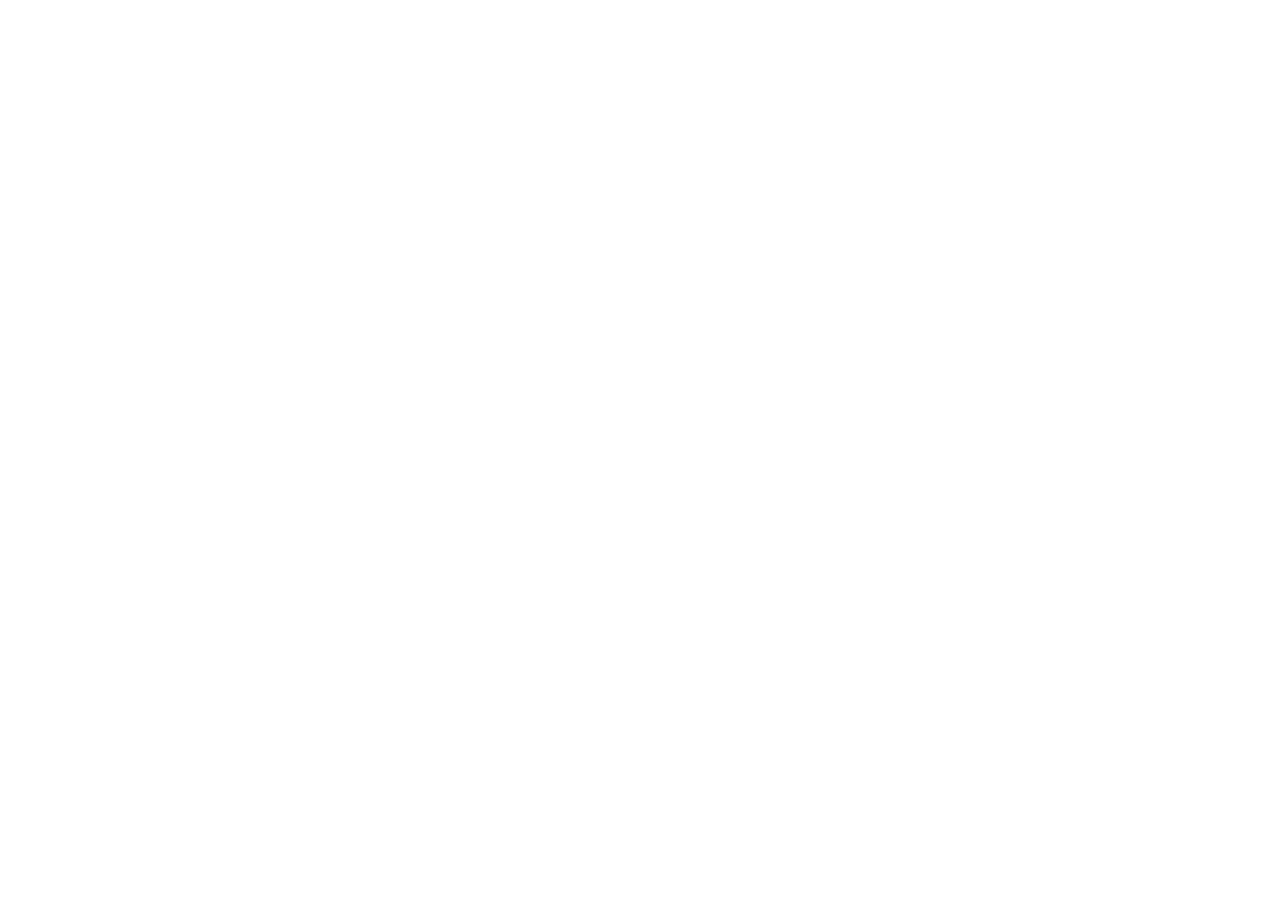
==== app/src/main/assets/index.html @ 850f414f "Simplificar index do Meu Dia Pro" ====
<!DOCTYPE html>
<html lang="pt-BR">
<head>
<meta charset="UTF-8" />
<meta name="viewport" content="width=device-width, initial-scale=1.0, maximum-scale=1.0">
<title>Meu Dia Pro</title>
<link rel="stylesheet" href="style.css">
</head>
<body>
<div id="root"></div>
<script src="app.js"></script>
</body>
</html>
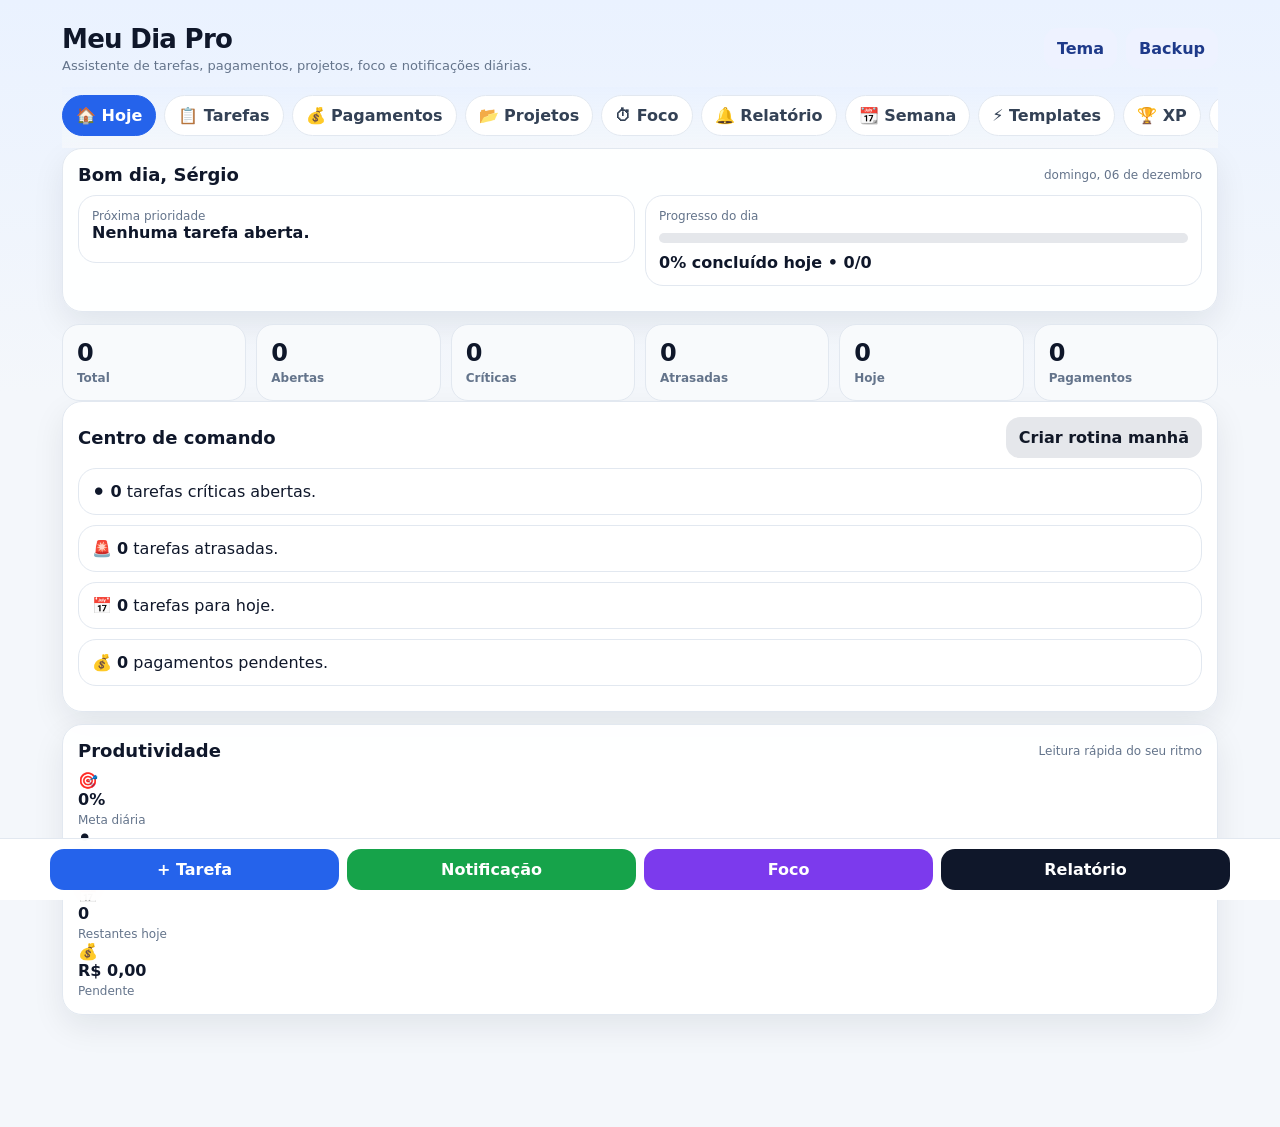
==== commit dc6957d4: "Carregar atualizador da notificacao fixa" ====
--- a/app/src/main/assets/index.html
+++ b/app/src/main/assets/index.html
@@ -9,5 +9,6 @@
 <body>
 <div id="root"></div>
 <script src="app.js"></script>
+<script src="status.js"></script>
 </body>
 </html>
--- a/app/src/main/assets/style.css
+++ b/app/src/main/assets/style.css
@@ -0,0 +1,53 @@
+:root{
+  --bg:#f4f7fb;--card:#ffffff;--text:#0f172a;--muted:#64748b;--line:#e2e8f0;
+  --primary:#2563eb;--primary2:#1d4ed8;--red:#dc2626;--orange:#f97316;--yellow:#ca8a04;--green:#16a34a;--purple:#7c3aed;
+  --shadow:0 12px 32px rgba(15,23,42,.08);--radius:20px;
+}
+*{box-sizing:border-box}
+body{margin:0;font-family:system-ui,-apple-system,Segoe UI,Roboto,Arial,sans-serif;background:linear-gradient(180deg,#eaf2ff 0%,var(--bg) 35%);color:var(--text)}
+.app{max-width:1180px;margin:auto;padding:16px 12px 100px}
+.header{display:flex;justify-content:space-between;gap:12px;align-items:center;margin:8px 0 14px}
+.brand h1{font-size:26px;margin:0;font-weight:900;letter-spacing:-.7px}.brand p{margin:4px 0 0;color:var(--muted);font-size:13px}
+.card{background:rgba(255,255,255,.96);border:1px solid var(--line);border-radius:var(--radius);box-shadow:var(--shadow);padding:15px;margin-bottom:12px}
+.tabs{display:flex;gap:8px;overflow:auto;padding:8px 0 12px;position:sticky;top:0;background:linear-gradient(180deg,#eaf2ff 0%,rgba(244,247,251,.92) 100%);z-index:5}
+.tab{white-space:nowrap;border:1px solid var(--line);background:white;border-radius:999px;padding:10px 13px;font-weight:850;color:#334155}
+.tab.active{background:var(--primary);color:white;border-color:var(--primary)}
+.grid{display:grid;grid-template-columns:repeat(12,1fr);gap:10px}
+.field{display:flex;flex-direction:column;gap:6px}
+label{font-size:12px;font-weight:800;color:#475569}
+input,select,textarea,button{font:inherit}
+input,select,textarea{width:100%;border:1px solid var(--line);border-radius:14px;padding:12px;background:#fff;outline:none}
+textarea{min-height:76px;resize:vertical}
+input:focus,select:focus,textarea:focus{border-color:#93c5fd;box-shadow:0 0 0 3px rgba(37,99,235,.12)}
+button{border:0;border-radius:14px;padding:11px 13px;font-weight:850;cursor:pointer;background:#e5e7eb;color:#111827}
+.btn-primary{background:var(--primary);color:#fff}.btn-green{background:var(--green);color:#fff}.btn-red{background:var(--red);color:#fff}.btn-dark{background:#0f172a;color:#fff}.btn-purple{background:var(--purple);color:#fff}.btn-light{background:#eef2ff;color:#1e3a8a}
+.actions{display:flex;flex-wrap:wrap;gap:9px;align-items:center}
+.stats{display:grid;grid-template-columns:repeat(6,1fr);gap:10px}
+.stat{padding:14px;border-radius:17px;background:#f8fafc;border:1px solid var(--line)}
+.stat strong{display:block;font-size:24px}.stat span{font-size:12px;color:var(--muted);font-weight:800}
+.kpi{display:flex;align-items:center;gap:10px}.kpiIcon{font-size:24px}.progress{height:10px;background:#e5e7eb;border-radius:999px;overflow:hidden}.bar{height:100%;background:linear-gradient(90deg,#2563eb,#16a34a);width:0%}
+.sectionTitle{display:flex;justify-content:space-between;align-items:center;gap:8px;margin:0 0 10px}.sectionTitle h2{font-size:18px;margin:0}
+.tableWrap{overflow:auto;border-radius:16px;border:1px solid var(--line)}
+table{width:100%;border-collapse:collapse;min-width:1120px;background:#fff}
+th,td{padding:11px;border-bottom:1px solid var(--line);text-align:left;font-size:13px;vertical-align:top}
+th{font-size:11px;color:#475569;background:#f8fafc;text-transform:uppercase;letter-spacing:.04em}
+tr.done{opacity:.55;text-decoration:line-through}
+.check{width:22px;height:22px}
+.badge{display:inline-flex;padding:5px 9px;border-radius:999px;font-size:12px;font-weight:900;white-space:nowrap}
+.critica{background:#7f1d1d;color:#fff}.alta{background:#fee2e2;color:#991b1b}.media{background:#ffedd5;color:#9a3412}.baixa{background:#dcfce7;color:#166534}.opcional{background:#e5e7eb;color:#374151}
+.statusLate{color:#dc2626;font-weight:900}.statusToday{color:#ea580c;font-weight:900}.statusOk{color:#16a34a;font-weight:900}.statusDone{color:#64748b;font-weight:900}
+.payNo{color:#dc2626;font-weight:900}.payYes{color:#16a34a;font-weight:900}
+.small{font-size:12px;color:var(--muted)}
+.reportBox{white-space:pre-wrap;background:#0f172a;color:#f8fafc;border-radius:16px;padding:14px;line-height:1.45;max-height:380px;overflow:auto}
+.hidden{display:none}.span2{grid-column:span 2}.span3{grid-column:span 3}.span4{grid-column:span 4}.span5{grid-column:span 5}.span6{grid-column:span 6}.span8{grid-column:span 8}.span12{grid-column:span 12}
+.taskCard{border:1px solid var(--line);background:#fff;border-radius:18px;padding:13px;margin-bottom:10px}
+.taskCardTop{display:flex;justify-content:space-between;gap:10px}.taskTitle{font-weight:900;font-size:16px}.pillRow{display:flex;gap:6px;flex-wrap:wrap;margin-top:7px}
+.focusBox{text-align:center;padding:24px}.focusBox h2{font-size:26px}.timer{font-size:42px;font-weight:950;letter-spacing:-1px;margin:12px 0}
+.bottomBar{position:fixed;left:0;right:0;bottom:0;background:rgba(255,255,255,.94);backdrop-filter:blur(10px);border-top:1px solid var(--line);padding:10px 12px;z-index:20}.bottomInner{max-width:1180px;margin:auto;display:flex;gap:8px}.bottomInner button{flex:1}
+.themeDark{--bg:#020617;--card:#0f172a;--text:#e5e7eb;--muted:#94a3b8;--line:#1e293b;--shadow:0 12px 32px rgba(0,0,0,.35)}
+.themeDark body,.themeDark{background:#020617}.themeDark input,.themeDark select,.themeDark textarea,.themeDark table,.themeDark .taskCard,.themeDark .tab{background:#111827;color:#e5e7eb}.themeDark th,.themeDark .stat{background:#0b1220}.themeDark .tabs{background:#020617}
+@media(max-width:850px){
+ .header{align-items:flex-start;flex-direction:column}.grid{grid-template-columns:1fr 1fr}.stats{grid-template-columns:1fr 1fr}
+ .span2,.span3,.span4,.span5,.span6,.span8,.span12{grid-column:span 2!important}
+ .bottomInner{display:grid;grid-template-columns:1fr 1fr}
+}
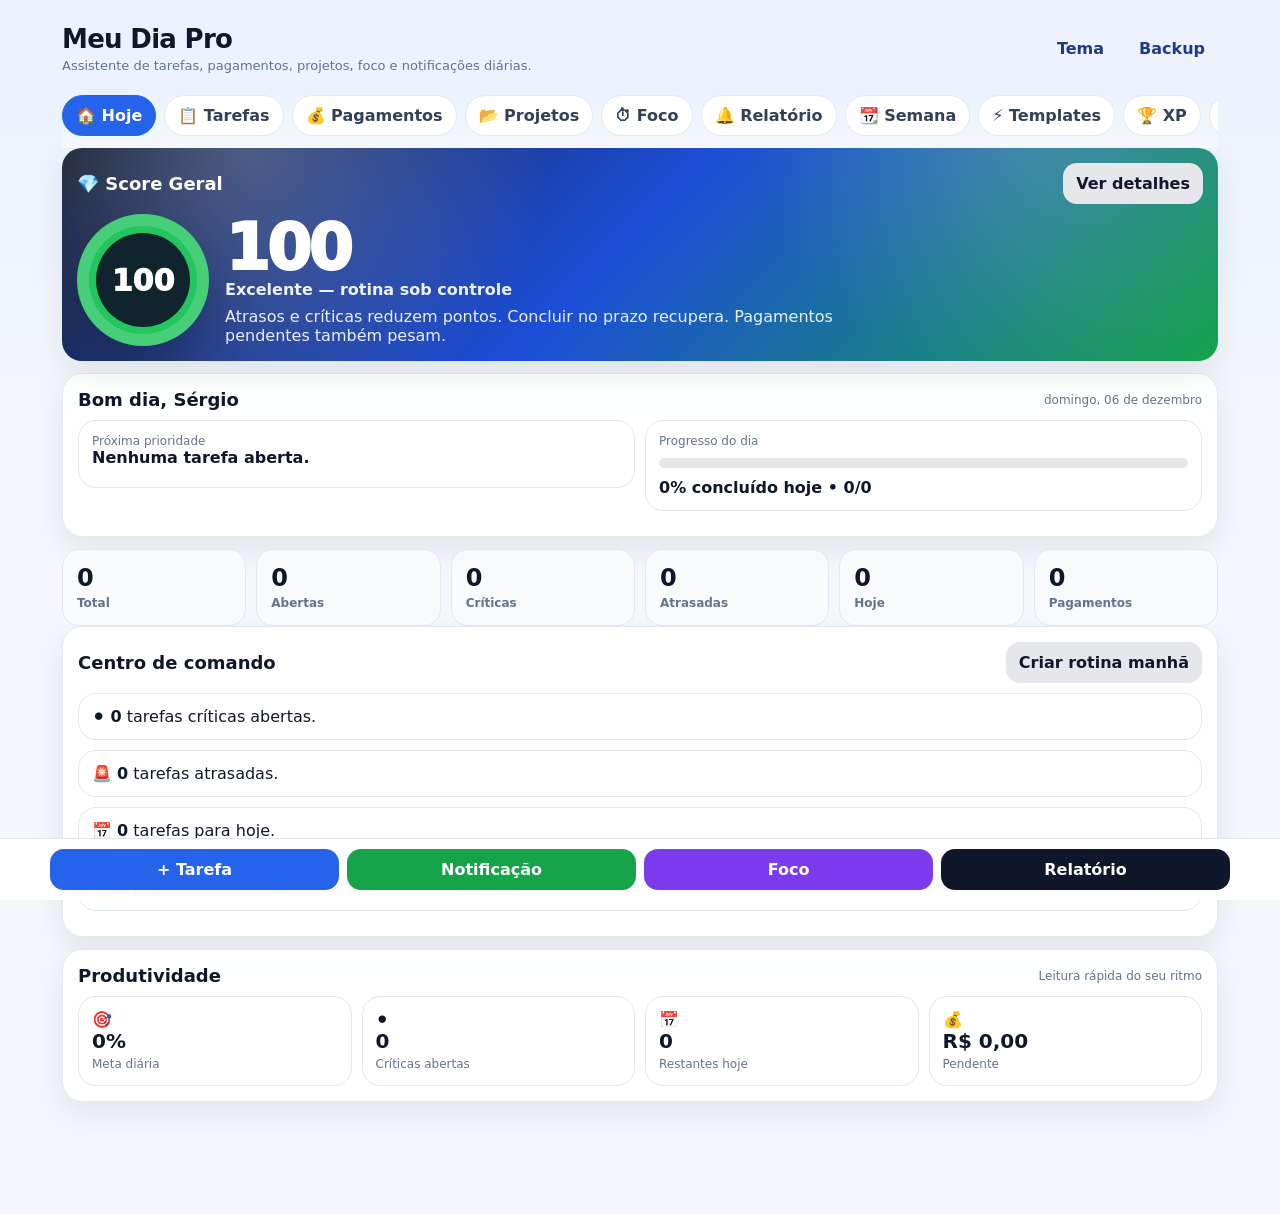
==== commit 550b5429: "Ativar viewport safe area tela cheia" ====
--- a/app/src/main/assets/index.html
+++ b/app/src/main/assets/index.html
@@ -2,7 +2,7 @@
 <html lang="pt-BR">
 <head>
 <meta charset="UTF-8" />
-<meta name="viewport" content="width=device-width, initial-scale=1.0, maximum-scale=1.0">
+<meta name="viewport" content="width=device-width, initial-scale=1.0, maximum-scale=1.0, viewport-fit=cover">
 <title>Meu Dia Pro</title>
 <link rel="stylesheet" href="style.css">
 </head>
@@ -10,5 +10,7 @@
 <div id="root"></div>
 <script src="app.js"></script>
 <script src="status.js"></script>
+<script src="v23.js"></script>
+<script src="score.js"></script>
 </body>
 </html>
--- a/app/src/main/assets/style.css
+++ b/app/src/main/assets/style.css
@@ -46,8 +46,6 @@
 .bottomBar{position:fixed;left:0;right:0;bottom:0;background:rgba(255,255,255,.94);backdrop-filter:blur(10px);border-top:1px solid var(--line);padding:10px 12px;z-index:20}.bottomInner{max-width:1180px;margin:auto;display:flex;gap:8px}.bottomInner button{flex:1}
 .themeDark{--bg:#020617;--card:#0f172a;--text:#e5e7eb;--muted:#94a3b8;--line:#1e293b;--shadow:0 12px 32px rgba(0,0,0,.35)}
 .themeDark body,.themeDark{background:#020617}.themeDark input,.themeDark select,.themeDark textarea,.themeDark table,.themeDark .taskCard,.themeDark .tab{background:#111827;color:#e5e7eb}.themeDark th,.themeDark .stat{background:#0b1220}.themeDark .tabs{background:#020617}
-@media(max-width:850px){
- .header{align-items:flex-start;flex-direction:column}.grid{grid-template-columns:1fr 1fr}.stats{grid-template-columns:1fr 1fr}
- .span2,.span3,.span4,.span5,.span6,.span8,.span12{grid-column:span 2!important}
- .bottomInner{display:grid;grid-template-columns:1fr 1fr}
-}+.insightGrid{display:grid;grid-template-columns:repeat(4,1fr);gap:10px}.insight{border:1px solid var(--line);background:#fff;border-radius:18px;padding:13px}.insight b{font-size:20px}.timeline{display:grid;gap:8px}.timelineItem{border-left:4px solid var(--primary);background:#fff;border-radius:14px;padding:10px 12px;border-top:1px solid var(--line);border-right:1px solid var(--line);border-bottom:1px solid var(--line)}.templateGrid{display:grid;grid-template-columns:repeat(3,1fr);gap:10px}.templateCard{border:1px solid var(--line);border-radius:18px;background:#fff;padding:13px}.achievement{display:flex;align-items:center;gap:10px;border:1px solid var(--line);border-radius:16px;padding:11px;background:#fff;margin-bottom:8px}.achievementIcon{font-size:28px}.weekGrid{display:grid;grid-template-columns:repeat(7,1fr);gap:8px}.dayBox{border:1px solid var(--line);border-radius:16px;padding:10px;background:#fff;min-height:88px}.archiveBox{max-height:280px;overflow:auto}
+.scoreHero{position:relative;overflow:hidden;background:linear-gradient(135deg,#0f172a,#1d4ed8 48%,#16a34a);color:white;border:0}.scoreHero:before{content:"";position:absolute;inset:-80px;background:radial-gradient(circle at 20% 20%,rgba(255,255,255,.25),transparent 28%),radial-gradient(circle at 80% 10%,rgba(255,255,255,.18),transparent 26%);pointer-events:none}.scoreContent{position:relative;z-index:1}.scoreNumber{font-size:64px;font-weight:1000;letter-spacing:-3px;line-height:1}.scoreLabel{font-weight:900;opacity:.92}.scoreRingWrap{display:flex;align-items:center;gap:16px;flex-wrap:wrap}.scoreRing{width:132px;height:132px;border-radius:50%;display:grid;place-items:center;background:conic-gradient(#22c55e var(--scoreDeg),rgba(255,255,255,.18) 0);box-shadow:inset 0 0 0 12px rgba(255,255,255,.16),0 20px 45px rgba(0,0,0,.22)}.scoreRingInner{width:94px;height:94px;border-radius:50%;display:grid;place-items:center;background:rgba(15,23,42,.92);font-size:30px;font-weight:1000}.scoreTable{width:100%;min-width:760px;border-collapse:separate;border-spacing:0 8px}.scoreTable th{background:transparent;border:0;color:var(--muted);font-size:11px;text-transform:uppercase}.scoreTable td{background:#fff;border-top:1px solid var(--line);border-bottom:1px solid var(--line);padding:12px}.scoreTable td:first-child{border-left:1px solid var(--line);border-radius:14px 0 0 14px}.scoreTable td:last-child{border-right:1px solid var(--line);border-radius:0 14px 14px 0}.scoreDeltaPlus{color:#16a34a;font-weight:1000}.scoreDeltaMinus{color:#dc2626;font-weight:1000}.scoreBar{height:12px;border-radius:999px;background:#e5e7eb;overflow:hidden}.scoreBarFill{height:100%;border-radius:999px;background:linear-gradient(90deg,#dc2626,#f97316,#16a34a);width:0%}.scoreGrid{display:grid;grid-template-columns:repeat(4,1fr);gap:10px}.scoreMini{border:1px solid var(--line);background:#fff;border-radius:18px;padding:14px;box-shadow:var(--shadow)}.scoreMini strong{display:block;font-size:24px}.moneyGlow{animation:moneyPulse 2.8s ease-in-out infinite}@keyframes moneyPulse{0%,100%{transform:translateY(0);filter:brightness(1)}50%{transform:translateY(-2px);filter:brightness(1.12)}}.themeDark .scoreTable td,.themeDark .scoreMini,.themeDark .insight,.themeDark .timelineItem,.themeDark .templateCard,.themeDark .achievement,.themeDark .dayBox{background:#111827}
+@media(max-width:850px){.header{align-items:flex-start;flex-direction:column}.grid{grid-template-columns:1fr 1fr}.stats{grid-template-columns:1fr 1fr}.span2,.span3,.span4,.span5,.span6,.span8,.span12{grid-column:span 2!important}.bottomInner{display:grid;grid-template-columns:1fr 1fr}.insightGrid,.templateGrid,.weekGrid,.scoreGrid{grid-template-columns:1fr 1fr}.scoreNumber{font-size:50px}.scoreRing{width:112px;height:112px}.scoreRingInner{width:78px;height:78px;font-size:24px}}
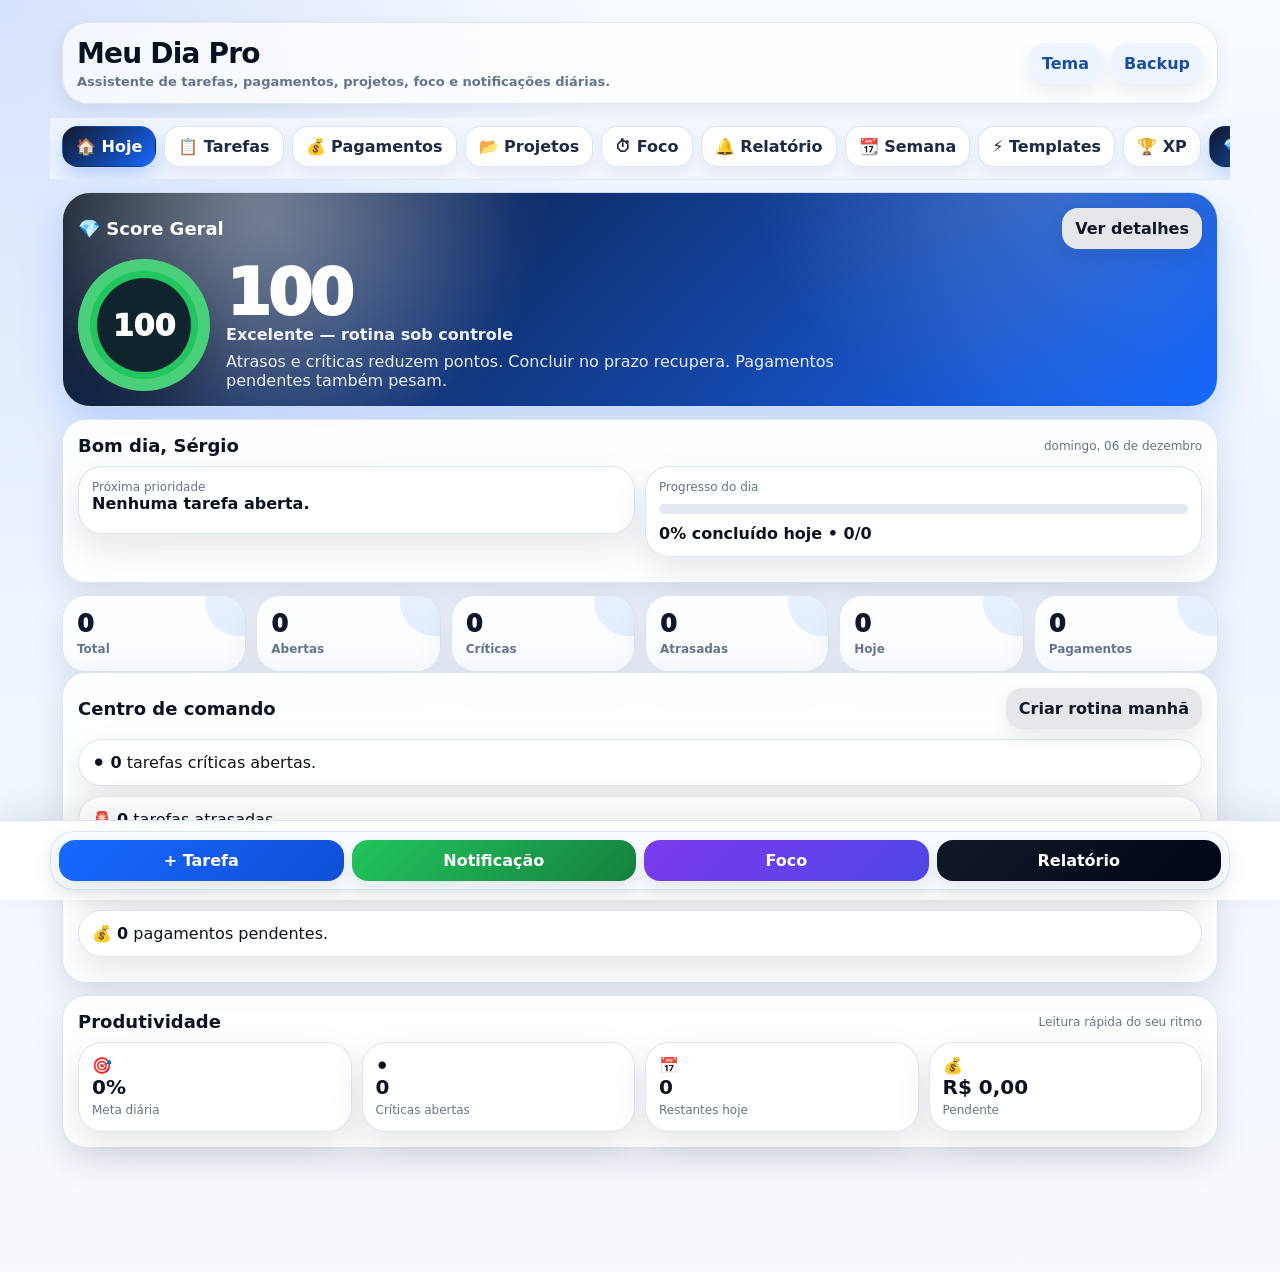
==== commit 4b400bae: "Carregar visual Studio rAd" ====
--- a/app/src/main/assets/index.html
+++ b/app/src/main/assets/index.html
@@ -5,6 +5,7 @@
 <meta name="viewport" content="width=device-width, initial-scale=1.0, maximum-scale=1.0, viewport-fit=cover">
 <title>Meu Dia Pro</title>
 <link rel="stylesheet" href="style.css">
+<link rel="stylesheet" href="visual.css">
 </head>
 <body>
 <div id="root"></div>
--- a/app/src/main/assets/visual.css
+++ b/app/src/main/assets/visual.css
@@ -0,0 +1,3 @@
+/* v2.6 Studio rAd visual + safe area */
+:root{--bg:#f2f6ff;--card:#fff;--text:#0b1220;--muted:#64748b;--line:#dbe5f3;--primary:#1769ff;--primary2:#0f4fd6;--green:#16a34a;--red:#dc2626;--purple:#6d5dfc;--shadow:0 14px 35px rgba(15,23,42,.10);--shadow2:0 6px 18px rgba(15,23,42,.08);--radius:22px;--safeTop:env(safe-area-inset-top,0px);--safeBottom:env(safe-area-inset-bottom,0px)}
+html,body{min-height:100%;overflow-x:hidden}body{background:radial-gradient(circle at top left,rgba(37,99,235,.16),transparent 34%),linear-gradient(180deg,#f8fbff 0%,#eef5ff 42%,#f7f9fd 100%)!important}.app{max-width:1180px;margin:auto;padding:calc(14px + var(--safeTop)) 12px calc(112px + var(--safeBottom))!important}.header{background:rgba(255,255,255,.72);border:1px solid rgba(219,229,243,.9);backdrop-filter:blur(16px);border-radius:26px;padding:14px;box-shadow:var(--shadow2)}.brand h1{font-size:28px!important;color:#07111f;letter-spacing:-.8px}.brand p{font-weight:650;color:#64748b!important}.tabs{top:0;margin:0 -12px 12px;padding:calc(8px + var(--safeTop)) 12px 12px!important;background:rgba(242,246,255,.88)!important;backdrop-filter:blur(18px);border-bottom:1px solid rgba(219,229,243,.8)}.tab{box-shadow:0 6px 16px rgba(15,23,42,.06);border:1px solid rgba(219,229,243,.95)!important;background:rgba(255,255,255,.96)!important;color:#1f2a44!important}.tab.active,#tabScore{background:linear-gradient(135deg,#0f172a,#1769ff)!important;color:#fff!important;border-color:transparent!important;box-shadow:0 10px 22px rgba(23,105,255,.26)}.card,.taskCard,.stat,.scoreMini,.templateCard,.achievement,.dayBox,.insight,.timelineItem{border-radius:24px!important;border:1px solid rgba(219,229,243,.95)!important;box-shadow:var(--shadow)!important}.card{background:rgba(255,255,255,.92)!important;backdrop-filter:blur(14px)}.stat{background:linear-gradient(180deg,#fff 0%,#f8fbff 100%)!important;position:relative;overflow:hidden}.stat:before{content:"";position:absolute;top:-28px;right:-28px;width:68px;height:68px;background:rgba(23,105,255,.10);border-radius:50%}.stat strong{color:#0f172a;font-weight:1000}input,select,textarea{border-radius:16px!important;background:#f9fbff!important;border:1px solid #dbe5f3!important;box-shadow:inset 0 1px 0 rgba(255,255,255,.8)}button{border-radius:16px!important;box-shadow:0 8px 18px rgba(15,23,42,.08);transition:transform .15s ease,filter .15s ease,box-shadow .15s ease}button:active{transform:scale(.97)}.btn-primary,.btn-green,.btn-purple,.btn-dark{color:#fff!important;border:0!important}.btn-primary{background:linear-gradient(135deg,#1769ff,#0f4fd6)!important}.btn-green{background:linear-gradient(135deg,#22c55e,#15803d)!important}.btn-purple{background:linear-gradient(135deg,#7c3aed,#4f46e5)!important}.btn-dark{background:linear-gradient(135deg,#111827,#020617)!important}.btn-light{background:#eef5ff!important;color:#174ea6!important}.tableWrap{border-radius:22px!important;border:1px solid #dbe5f3!important;box-shadow:var(--shadow2)}table{background:transparent!important}th{background:#eef5ff!important;color:#334155!important;font-weight:1000!important}td{background:rgba(255,255,255,.96)}.badge{border-radius:999px!important;box-shadow:0 4px 10px rgba(15,23,42,.06)}.reportBox{background:linear-gradient(135deg,#07111f,#162033)!important;border:1px solid rgba(255,255,255,.08)}.bottomBar{padding:10px 12px calc(10px + var(--safeBottom))!important;background:rgba(255,255,255,.92)!important;backdrop-filter:blur(22px);border-top:1px solid rgba(219,229,243,.95)!important;box-shadow:0 -10px 30px rgba(15,23,42,.08)}.bottomInner{max-width:1180px;margin:auto;background:rgba(248,251,255,.96);border:1px solid rgba(219,229,243,.95);border-radius:24px;padding:8px;box-shadow:var(--shadow2)}.scoreHero{border-radius:28px!important;background:radial-gradient(circle at 18% 15%,rgba(255,255,255,.26),transparent 25%),linear-gradient(135deg,#07111f 0%,#123a88 48%,#1769ff 100%)!important;box-shadow:0 18px 42px rgba(23,105,255,.22)!important}.scoreRing{box-shadow:inset 0 0 0 12px rgba(255,255,255,.18),0 22px 45px rgba(0,0,0,.25)!important}.progress,.scoreBar{background:#e2e8f0!important}.bar,.scoreBarFill{background:linear-gradient(90deg,#1769ff,#22c55e)!important}.themeDark body,.themeDark{background:#020617!important}.themeDark .header,.themeDark .card,.themeDark .bottomBar,.themeDark .bottomInner{background:rgba(15,23,42,.92)!important;border-color:#1e293b!important}.themeDark .brand h1,.themeDark .stat strong{color:#e5e7eb!important}.themeDark .tab{background:#111827!important;color:#e5e7eb!important;border-color:#1e293b!important}.themeDark input,.themeDark select,.themeDark textarea{background:#0b1220!important;border-color:#1e293b!important;color:#e5e7eb!important}.themeDark td,.themeDark th{background:#0f172a!important;color:#e5e7eb!important}@media(max-width:850px){.app{padding-left:10px!important;padding-right:10px!important}.header{border-radius:22px}.bottomInner{grid-template-columns:1fr 1fr!important}.bottomInner button{padding:12px 8px;font-size:13px}}
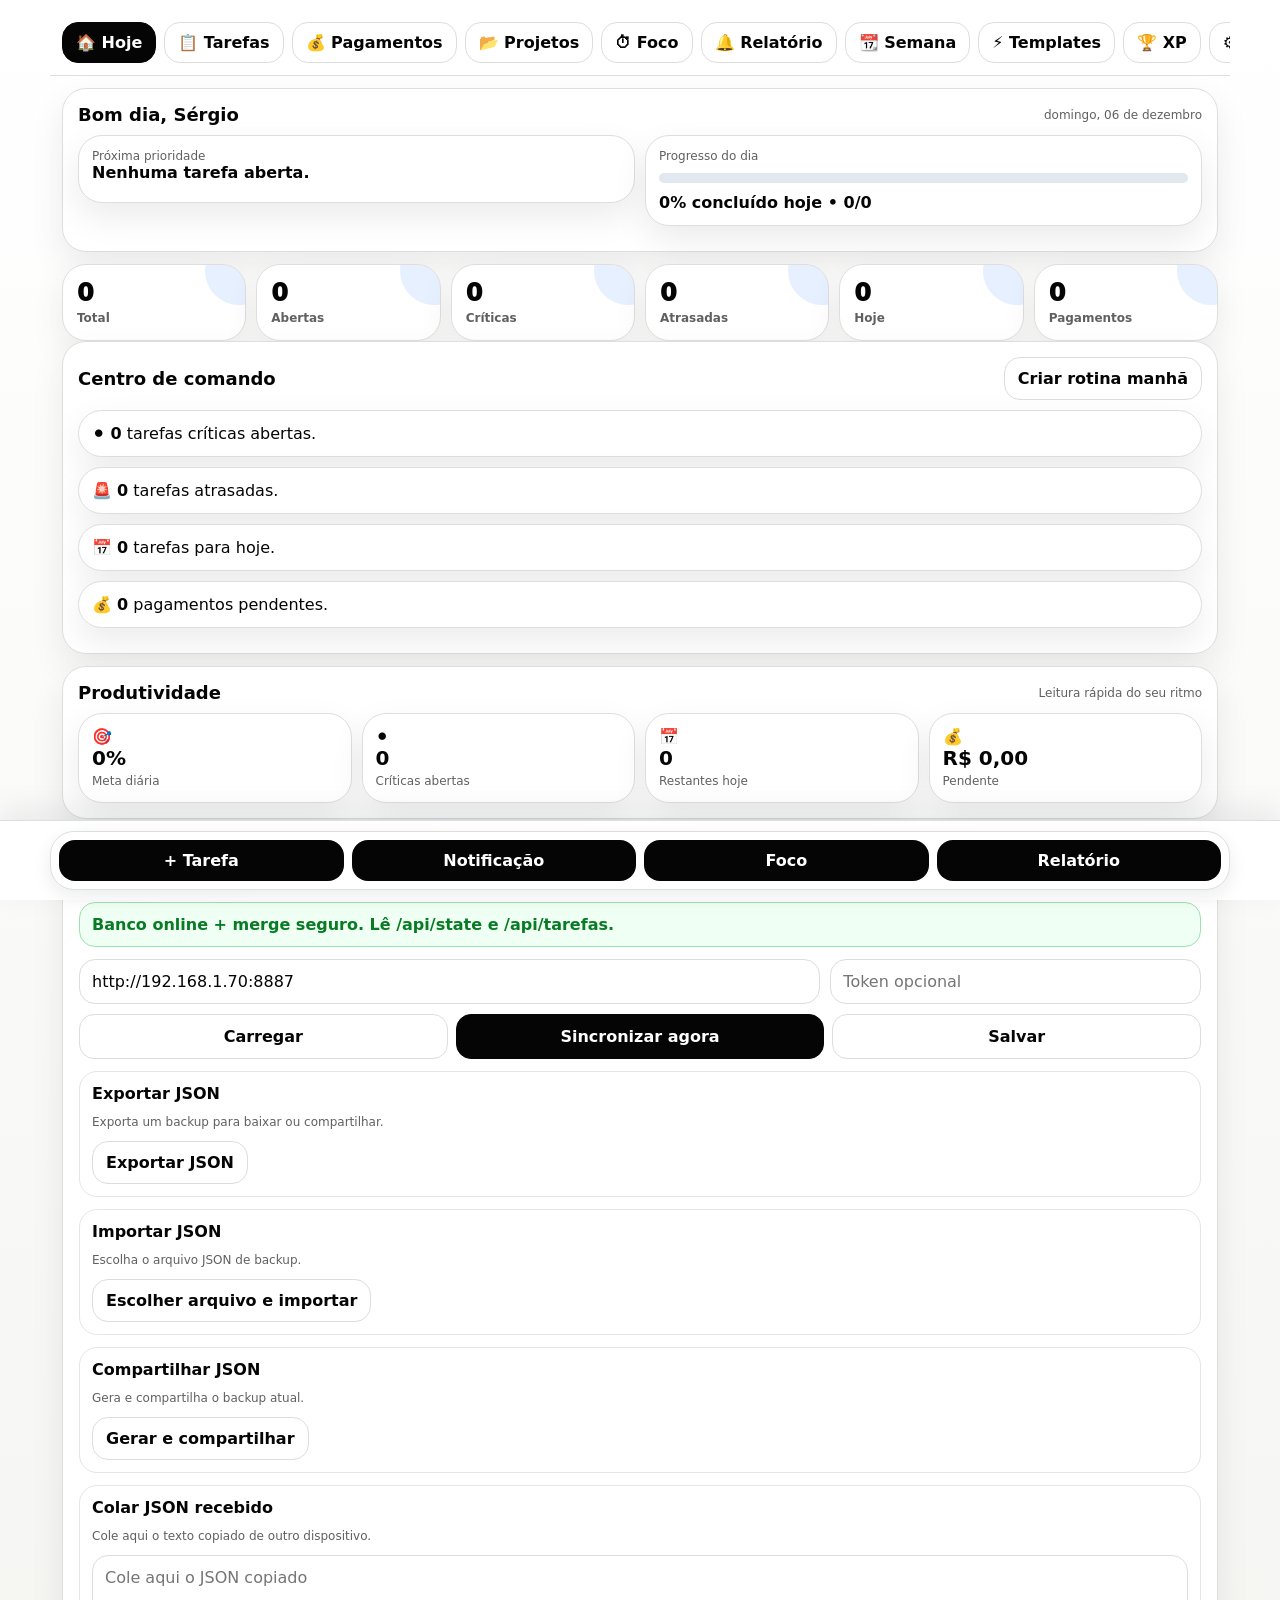
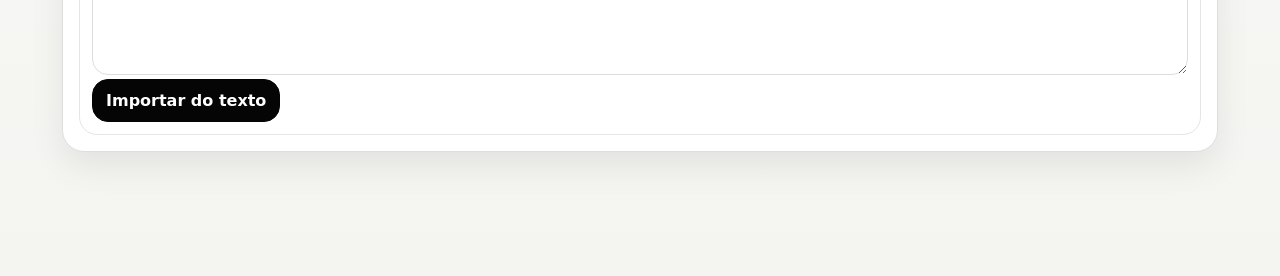
==== commit 75a85e6b: "Corrigir botao importar JSON do texto" ====
--- a/app/src/main/assets/index.html
+++ b/app/src/main/assets/index.html
@@ -13,5 +13,105 @@
 <script src="status.js"></script>
 <script src="v23.js"></script>
 <script src="score.js"></script>
+<script>
+(function(){
+  if(window.__MDP_IMPORT_TEXT_FIX__) return;
+  window.__MDP_IMPORT_TEXT_FIX__ = true;
+  const url = () => (localStorage.getItem('rasp_backend_url') || 'http://192.168.1.70:8887').replace(/\/$/, '');
+  const headers = () => {
+    const h = {'Content-Type':'application/json'};
+    const token = localStorage.getItem('rasp_backend_token') || '';
+    if(token) h['X-Meu-Dia-Token'] = token;
+    return h;
+  };
+  const now = () => new Date().toISOString();
+  const uid = () => 't_' + Date.now() + '_' + Math.random().toString(16).slice(2);
+  function normalize(state){
+    state = state && typeof state === 'object' ? state : {tarefas:[],projetos:[],arquivo:[]};
+    state.tarefas = Array.isArray(state.tarefas) ? state.tarefas : [];
+    state.projetos = Array.isArray(state.projetos) ? state.projetos : [];
+    state.arquivo = Array.isArray(state.arquivo) ? state.arquivo : [];
+    state.tarefas.forEach(t => { if(!t.id) t.id = uid(); if(!t.createdAt) t.createdAt = now(); if(!t.updatedAt) t.updatedAt = t.createdAt; });
+    return state;
+  }
+  function getLocal(){
+    try{
+      if(window.state && Array.isArray(window.state.tarefas)) return normalize(window.state);
+      const raw = localStorage.getItem('meu_dia_pro_v2') || localStorage.getItem('tarefas_whatsapp_v1');
+      const parsed = raw ? JSON.parse(raw) : {tarefas:[],projetos:[],arquivo:[]};
+      return normalize(Array.isArray(parsed) ? {tarefas:parsed,projetos:[],arquivo:[]} : parsed);
+    }catch(e){ return {tarefas:[],projetos:[],arquivo:[]}; }
+  }
+  function setLocal(state){
+    state = normalize(state);
+    try{
+      if(window.state){ Object.keys(window.state).forEach(k => delete window.state[k]); Object.assign(window.state, state); }
+      localStorage.setItem('meu_dia_pro_v2', JSON.stringify(state));
+      if(typeof window.render === 'function') window.render();
+    }catch(e){}
+  }
+  function newer(a,b){ return new Date((a && (a.updatedAt || a.createdAt)) || 0).getTime() >= new Date((b && (b.updatedAt || b.createdAt)) || 0).getTime(); }
+  function merge(a,b){
+    a = normalize(a); b = normalize(b);
+    const map = new Map();
+    [...(b.tarefas||[]), ...(a.tarefas||[])].forEach(t => {
+      if(!t.id) t.id = uid();
+      const old = map.get(t.id);
+      if(!old || newer(t, old)) map.set(t.id, Object.assign({}, old || {}, t));
+    });
+    return Object.assign({}, b, a, {tarefas:[...map.values()].filter(t => !t.deleted)});
+  }
+  function status(text){
+    const e = document.getElementById('mdp42Status') || document.getElementById('mdp41Status') || document.getElementById('mdp40Status');
+    if(e) e.textContent = text;
+  }
+  async function push(state){
+    try{
+      const payload = {device:'apk-android-text-import', savedAt:now(), state:state, config:{}};
+      const r = await fetch(url() + '/api/state', {method:'POST', headers:headers(), body:JSON.stringify(payload)});
+      const j = await r.json().catch(() => ({}));
+      return !!j.ok;
+    }catch(e){ return false; }
+  }
+  async function importText(){
+    const box = document.getElementById('mdp42Paste') || document.getElementById('mdp41Paste') || document.querySelector('textarea[placeholder*="JSON"]');
+    const text = box ? box.value : '';
+    if(!text || !text.trim()){ status('Cole um JSON antes de importar.'); return; }
+    try{
+      const json = JSON.parse(text);
+      const incoming = json.state || json;
+      const merged = merge(getLocal(), incoming);
+      setLocal(merged);
+      status('JSON colado importado. Salvando no MongoDB...');
+      const ok = await push(merged);
+      status(ok ? 'JSON importado e sincronizado com sucesso.' : 'JSON importado localmente. Backend offline.');
+      if(typeof window.mdpPull === 'function') setTimeout(() => window.mdpPull(true), 800);
+    }catch(e){
+      status('JSON colado inválido. Copie o backup completo.');
+    }
+  }
+  window.mdpImportTextFix = importText;
+  document.addEventListener('click', function(e){
+    const el = e.target && e.target.closest ? e.target.closest('button,[data-mdp-action]') : null;
+    if(!el) return;
+    const action = el.getAttribute('data-mdp-action') || '';
+    const text = (el.innerText || el.textContent || '').toLowerCase();
+    if(action === 'paste' || text.includes('importar do texto')){
+      e.preventDefault();
+      e.stopPropagation();
+      importText();
+    }
+  }, true);
+  setInterval(function(){
+    document.querySelectorAll('button').forEach(btn => {
+      const text = (btn.innerText || btn.textContent || '').toLowerCase();
+      if(text.includes('importar do texto') && !btn.dataset.fixedPaste){
+        btn.dataset.fixedPaste = '1';
+        btn.onclick = function(ev){ ev.preventDefault(); importText(); return false; };
+      }
+    });
+  }, 1000);
+})();
+</script>
 </body>
-</html>
+</html>
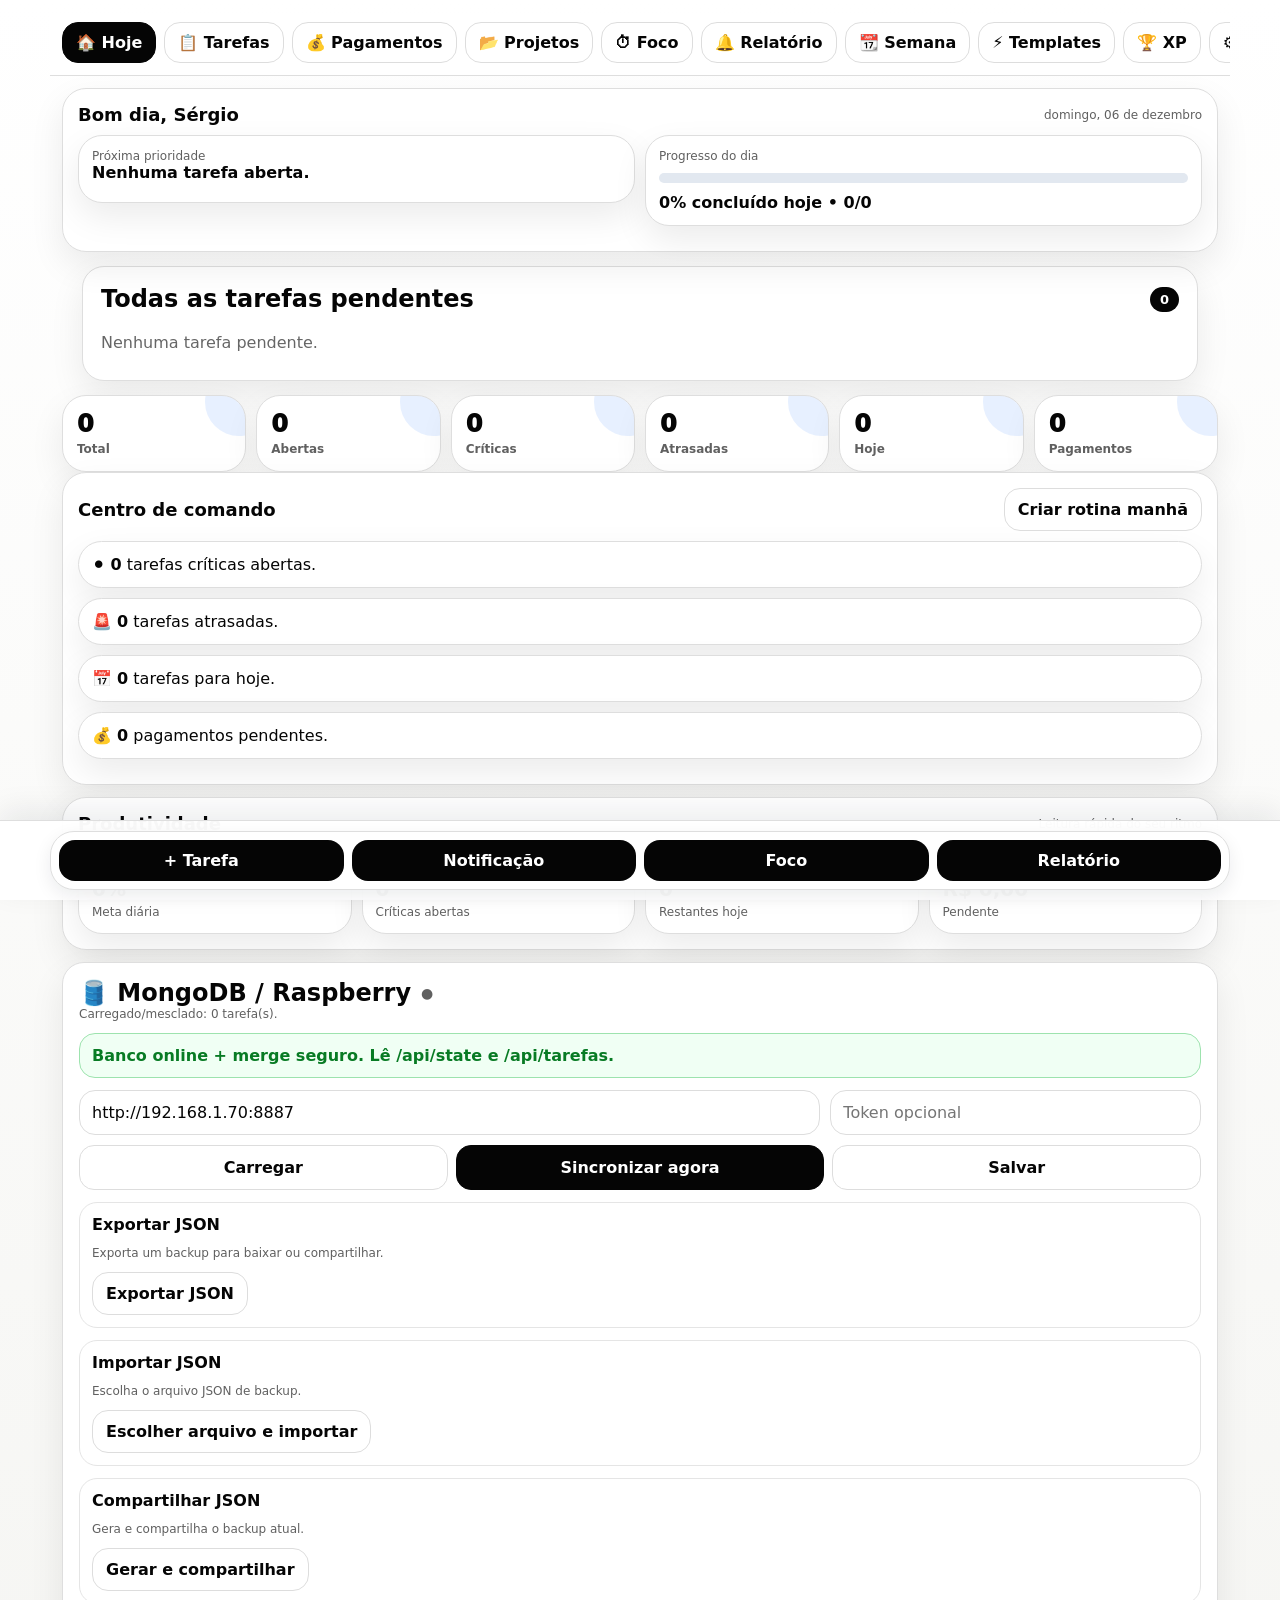
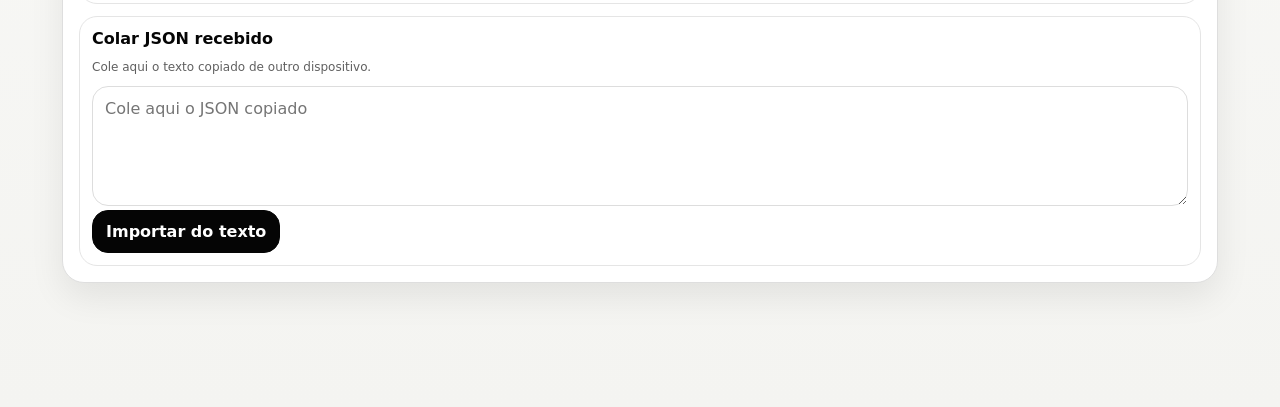
==== commit fa6ffd6c: "Mostrar todas as tarefas pendentes na pagina Hoje" ====
--- a/app/src/main/assets/index.html
+++ b/app/src/main/assets/index.html
@@ -113,5 +113,104 @@
   }, 1000);
 })();
 </script>
+<script>
+(function(){
+  if(window.__MDP_PENDING_TODAY__) return;
+  window.__MDP_PENDING_TODAY__ = true;
+
+  function escapeHtml(value){
+    return String(value == null ? '' : value).replace(/[&<>"']/g, function(char){
+      return {'&':'&amp;','<':'&lt;','>':'&gt;','"':'&quot;',"'":'&#039;'}[char];
+    });
+  }
+  function getState(){
+    try{
+      if(window.state && Array.isArray(window.state.tarefas)) return window.state;
+      const raw = localStorage.getItem('meu_dia_pro_v2') || localStorage.getItem('tarefas_whatsapp_v1');
+      const parsed = raw ? JSON.parse(raw) : {tarefas:[]};
+      return Array.isArray(parsed) ? {tarefas:parsed} : parsed;
+    }catch(e){ return {tarefas:[]}; }
+  }
+  function saveState(state){
+    try{
+      if(window.state){
+        Object.keys(window.state).forEach(function(k){ delete window.state[k]; });
+        Object.assign(window.state, state);
+      }
+      localStorage.setItem('meu_dia_pro_v2', JSON.stringify(state));
+      if(typeof window.render === 'function') window.render();
+      if(typeof window.mdpPush === 'function') setTimeout(function(){ window.mdpPush(true); }, 350);
+    }catch(e){}
+  }
+  function formatDate(value){
+    if(!value) return 'Sem data';
+    const p = String(value).split('-');
+    return p.length === 3 ? p[2] + '/' + p[1] + '/' + p[0] : value;
+  }
+  function priorityColor(priority){
+    if(priority === 'Crítica' || priority === 'Alta') return '#ef4444';
+    if(priority === 'Média') return '#d4a62a';
+    if(priority === 'Baixa') return '#16a34a';
+    return '#64748b';
+  }
+  function ensureStyle(){
+    if(document.getElementById('mdp-pending-style')) return;
+    const style = document.createElement('style');
+    style.id = 'mdp-pending-style';
+    style.textContent = '.mdpPendingPanel{background:#fff;border:1px solid #dedede;border-radius:22px;padding:18px;margin:14px 20px;box-shadow:0 14px 34px rgba(0,0,0,.08)}.mdpPendingHeader{display:flex;align-items:center;justify-content:space-between;gap:12px;margin-bottom:10px}.mdpPendingHeader h2{margin:0;font-size:24px}.mdpPendingCount{background:#050505;color:#fff!important;border-radius:999px;padding:5px 10px;font-size:13px;font-weight:900}.mdpPendingItem{display:grid;grid-template-columns:34px 1fr;gap:10px;align-items:start;padding:13px 4px;border-top:1px solid #eee}.mdpPendingItem:first-of-type{border-top:0}.mdpPendingItem input{width:24px!important;height:24px!important;margin-top:2px}.mdpPendingTitle{font-size:17px;font-weight:900;color:#050505}.mdpPendingMeta{font-size:13px;color:#666;margin-top:4px}.mdpPendingDot{display:inline-block;width:8px;height:8px;border-radius:50%;margin:0 5px}.mdpPendingEmpty{color:#666;padding:10px 0}';
+    document.head.appendChild(style);
+  }
+  function isTodayPage(){
+    const active = document.querySelector('.tab.active');
+    if(active) return (active.textContent || '').toLowerCase().includes('hoje');
+    return !!document.getElementById('dashboard');
+  }
+  function renderPending(){
+    ensureStyle();
+    const dashboard = document.getElementById('dashboard');
+    if(!dashboard || !isTodayPage()) return;
+    let panel = document.getElementById('mdpPendingPanel');
+    if(!panel){
+      panel = document.createElement('section');
+      panel.id = 'mdpPendingPanel';
+      panel.className = 'mdpPendingPanel';
+      const firstCard = dashboard.querySelector('.card');
+      if(firstCard && firstCard.nextSibling) dashboard.insertBefore(panel, firstCard.nextSibling);
+      else dashboard.appendChild(panel);
+    }
+    const state = getState();
+    const pending = (state.tarefas || []).filter(function(t){ return !t.done && !t.deleted; }).sort(function(a,b){
+      const da = String(a.data || '9999-99-99') + String(a.hora || '');
+      const db = String(b.data || '9999-99-99') + String(b.hora || '');
+      return da.localeCompare(db);
+    });
+    panel.innerHTML = '<div class="mdpPendingHeader"><h2>Todas as tarefas pendentes</h2><span class="mdpPendingCount">' + pending.length + '</span></div>' +
+      (pending.length ? pending.map(function(t){
+        return '<div class="mdpPendingItem"><input type="checkbox" data-pending-id="' + escapeHtml(t.id) + '"><div><div class="mdpPendingTitle">' + escapeHtml(t.nome || t.title || 'Tarefa') + '</div><div class="mdpPendingMeta">' + formatDate(t.data) + (t.hora ? ' • ' + escapeHtml(t.hora) : '') + ' • <span class="mdpPendingDot" style="background:' + priorityColor(t.prioridade) + '"></span>' + escapeHtml(t.prioridade || 'Sem prioridade') + (t.categoria ? ' • ' + escapeHtml(t.categoria) : '') + '</div></div></div>';
+      }).join('') : '<div class="mdpPendingEmpty">Nenhuma tarefa pendente.</div>');
+  }
+  document.addEventListener('change', function(e){
+    const checkbox = e.target.closest && e.target.closest('[data-pending-id]');
+    if(!checkbox) return;
+    const state = getState();
+    const task = (state.tarefas || []).find(function(t){ return String(t.id) === String(checkbox.dataset.pendingId); });
+    if(task){
+      task.done = true;
+      task.completedAt = new Date().toISOString();
+      task.updatedAt = task.completedAt;
+      saveState(state);
+      setTimeout(renderPending, 200);
+    }
+  }, true);
+  const oldRender = window.render;
+  if(typeof oldRender === 'function' && !window.__MDP_PENDING_RENDER_PATCH__){
+    window.render = function(){ oldRender.apply(this, arguments); setTimeout(renderPending, 60); };
+    window.__MDP_PENDING_RENDER_PATCH__ = true;
+  }
+  document.addEventListener('click', function(){ setTimeout(renderPending, 120); }, true);
+  setTimeout(renderPending, 700);
+  setInterval(renderPending, 3000);
+})();
+</script>
 </body>
 </html>
